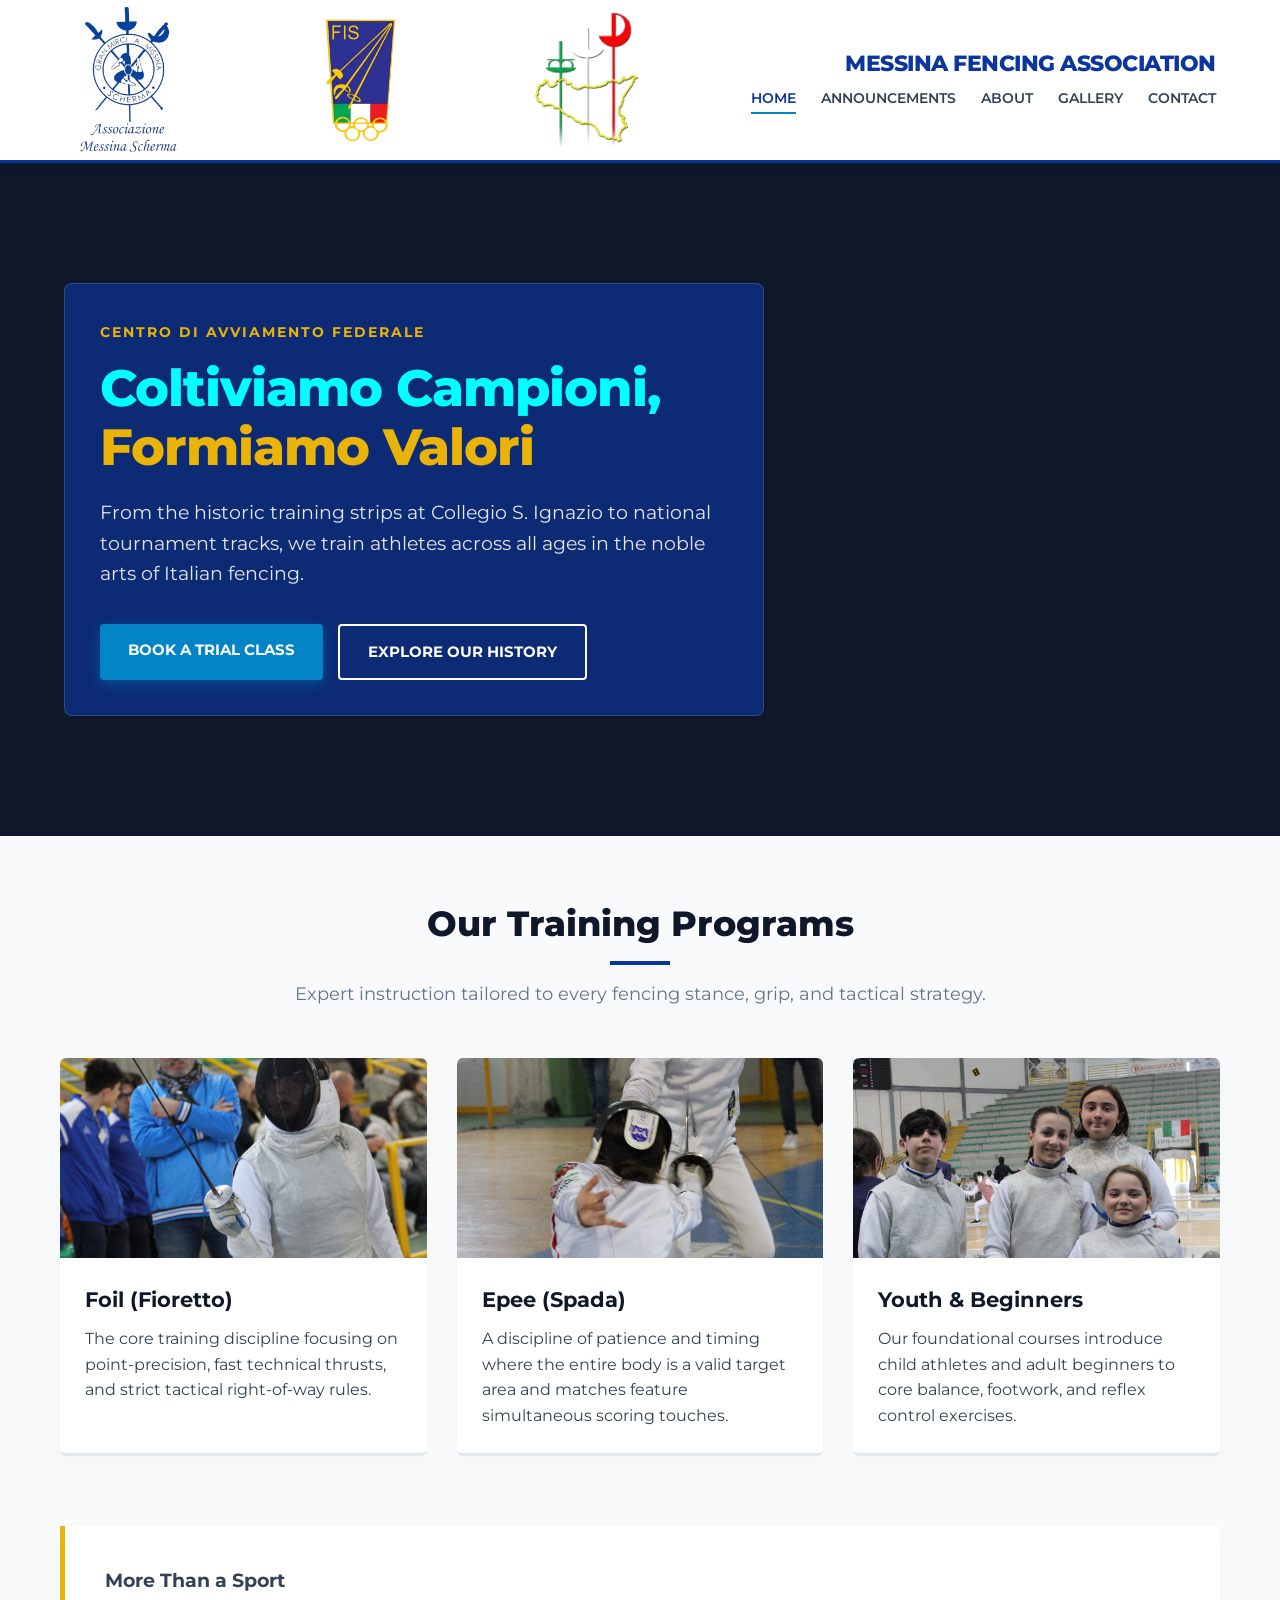
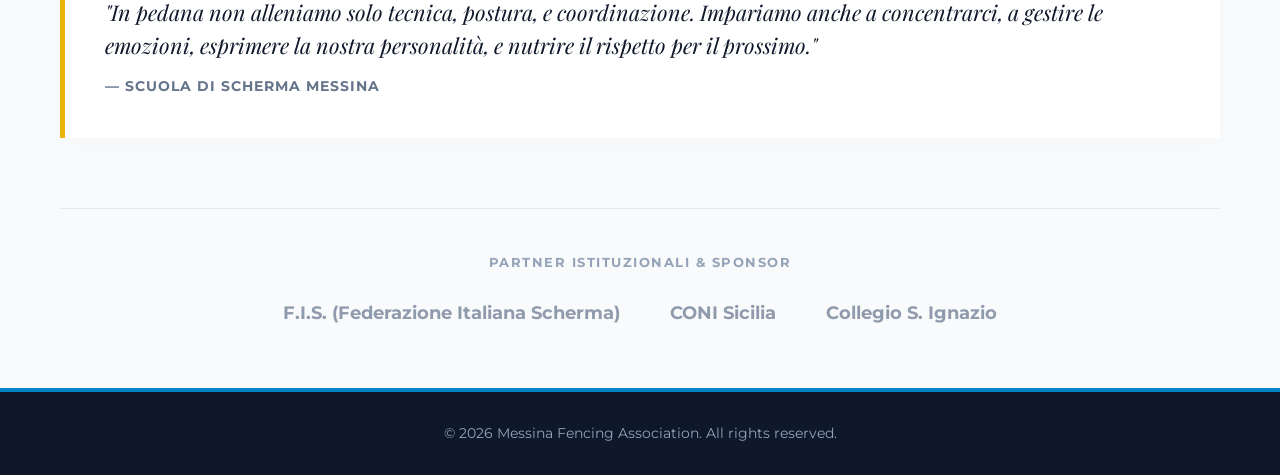
==== index.html @ eab6c380 "Initial upload of all website files and assets" ====
<!DOCTYPE html>
<html lang="en">
<head>
    <meta charset="UTF-8">
    <meta name="viewport" content="width=device-width, initial-scale=1.0">
    <title>Home | ASSOCIAZIONE MESSINA SCHERMA</title>
    <link rel="stylesheet" href="look.css">
    <link rel="preconnect" href="https://fonts.googleapis.com">
    <link rel="preconnect" href="https://fonts.gstatic.com" crossorigin>
    <link href="https://fonts.googleapis.com/css2?family=Montserrat:wght@400;600;700;800&family=Playfair+Display:ital,wght=0,600;1,400&display=swap" rel="stylesheet">
</head>
<body>

 <nav>
    <!-- Main Club Logo -->
    <a href="index.html" class="logo-link">
        <img src="logo.png" alt="Messina Fencing Association logo" class="nav-logo">
    </a>

    <!-- Individual Federation Logos -->
    <a href="https://www.federscherma.it" target="_blank" rel="noopener noreferrer" class="fed-link fis-logo" title="Federazione Italiana Scherma">
        <img src="fislogo.png" alt="F.I.S. Logo" class="fed-logo-img">
    </a>

    <a href="https://sicilia.federscherma.it/" target="_blank" rel="noopener noreferrer" class="fed-link sicilia-logo" title="FIS Comitato Regionale Sicilia">
        <img src="sicfislogo.png" alt="F.I.S. Sicilia Logo" class="fed-logo-img">
    </a>

    <!-- Title and Navigation Links -->
    <div class="nav-content">
        <div class="nav-title">Messina Fencing Association</div>
        <div class="nav-links">
            <a href="index.html" class="active">Home</a>
            <a href="announcement.html">Announcements</a>
            <a href="about.html">About</a>
            <a href="gallery.html">Gallery</a>
            <a href="contact.html">Contact</a>
        </div>
    </div>
</nav>

    <header class="hero-strip" style="background-image: url('hero.jpg'); background-size: cover; background-position: center;">
        <div class="hero-overlay"></div>
        <div class="hero-inner">
            <span class="hero-subtitle">Centro di Avviamento Federale</span>
            <h1>Coltiviamo Campioni, <br><span class="text-highlight">Formiamo Valori</span></h1>
            <p>From the historic training strips at Collegio S. Ignazio to national tournament tracks, we train athletes across all ages in the noble arts of Italian fencing.</p>
            <div class="hero-actions">
                <a href="contact.html" class="btn-primary">Book a Trial Class</a>
                <a href="about.html" class="btn-secondary">Explore Our History</a>
            </div>
        </div>
    </header>

    <main class="home-container">
        
        <section class="disciplines-showcase">
            <div class="section-heading">
                <h2>Our Training Programs</h2>
                <p class="section-sub">Expert instruction tailored to every fencing stance, grip, and tactical strategy.</p>
            </div>
            
            <div class="discipline-grid">
                <div class="discipline-card">
                    <div class="card-media-placeholder" id="media-foil" style="background-image: url('foil.JPG'); background-size: cover; background-position: center;">
                    </div>
                    <div class="card-body">
                        <h3>Foil (Fioretto)</h3>
                        <p>The core training discipline focusing on point-precision, fast technical thrusts, and strict tactical right-of-way rules.</p>
                    </div>
                </div>

                <div class="discipline-card">
                    <div class="card-media-placeholder" id="media-epee" style="background-image: url('epee.JPG'); background-size: cover; background-position: center;">
                    </div>
                    <div class="card-body">
                        <h3>Epee (Spada)</h3>
                        <p>A discipline of patience and timing where the entire body is a valid target area and matches feature simultaneous scoring touches.</p>
                    </div>
                </div>

                <div class="discipline-card">
                    <div class="card-media-placeholder" id="media-youth" style="background-image: url('youth.JPG'); background-size: cover; background-position:top center;">
                    </div>
                    <div class="card-body">
                        <h3>Youth & Beginners</h3>
                        <p>Our foundational courses introduce child athletes and adult beginners to core balance, footwork, and reflex control exercises.</p>
                    </div>
                </div>
            </div>
        </section>

        <section class="institutional-callout">
            <div class="callout-content">
                <h3>More Than a Sport</h3>
                <p>"In pedana non alleniamo solo tecnica, postura, e coordinazione. Impariamo anche a concentrarci, a gestire le emozioni, esprimere la nostra personalità, e nutrire il rispetto per il prossimo."</p>
                <span class="callout-author">— Scuola di Scherma Messina</span>
            </div>
        </section>

        <section class="sponsor-ribbon">
            <span class="sponsor-title">Partner Istituzionali & Sponsor</span>
            <div class="sponsor-logo-track">
                <div class="sponsor-placeholder">F.I.S. (Federazione Italiana Scherma)</div>
                <div class="sponsor-placeholder">CONI Sicilia</div>
                <div class="sponsor-placeholder">Collegio S. Ignazio</div>
            </div>
        </section>

    </main>

    <footer>
        <div class="footer-inner">
            <p>&copy; 2026 Messina Fencing Association. All rights reserved.</p>
        </div>
    </footer>

</body>
</html>
---- look.css ----
/* ==========================================================================
   MASTER CSS BRANDING SYSTEM (MODICA DESIGN SCHEMA)
   ========================================================================== */

:root {
    /* Color Palette */
    --primary-blue: #0B369D;     /* Deep Prestige Fencing Navy Blue */
    --accent-sky: #0284C7;       /* Bright Electric Piste Cyan Accent */
    --accent-gold: #EAB308;      /* Medal Gold Highlight Accent */
    --navy-dark: #0F172A;        /* Deep Slate Secondary Dark Text */
    --text-dark: #334155;        /* Regular Body Copy Color text */
    --bg-light: #F8FAFC;         /* Cool Institutional Light Grey Base */
    --transition-speed: 0.25s;   /* Global Interactive Interface Speed */
}

/* Global Reset Rule */
* {
    margin: 0;
    padding: 0;
    box-sizing: border-box;
}

body {
    font-family: 'Montserrat', sans-serif;
    background-color: var(--bg-light);
    color: var(--text-dark);
    line-height: 1.6;
    overflow-x: hidden;
}

/* --- Navigation Header Architecture --- */
nav {
    background-color: #FFFFFF;
    border-bottom: 3px solid var(--primary-blue);
    display: flex;
    align-items: center;
    justify-content: space-between;
    padding: 5px 5%;
    position: sticky;
    top: 0;
    z-index: 1000;
    box-shadow: 0 4px 15px rgba(0,0,0,0.05);
}

.nav-logo {
    height: 150px;          /* Increased from 65px to make it bold and visible */
    width: auto;
    object-fit: contain;
    display: block;
    align-self: center;
    transition: transform var(--transition-speed);
}

.nav-logo:hover {
    transform: scale(1.03);
}

.nav-content {
    display: flex;
    flex-direction: column;
    align-items: flex-end;
    gap: 6px;
}

.nav-title {
    font-weight: 800;
    font-size: 1.4rem;
    color: var(--primary-blue);
    letter-spacing: -0.5px;
    text-transform: uppercase;
}

.nav-links {
    display: flex;
    gap: 25px;
}

.nav-links a {
    text-decoration: none;
    color: var(--text-dark);
    font-weight: 600;
    font-size: 0.9rem;
    text-transform: uppercase;
    position: relative;
    padding-bottom: 4px;
    transition: color var(--transition-speed);
}

.nav-links a:hover, 
.nav-links a.active {
    color: var(--primary-blue);
}

.nav-links a::after {
    content: '';
    position: absolute;
    width: 0;
    height: 2px;
    bottom: 0;
    left: 0;
    background-color: var(--accent-sky);
    transition: width var(--transition-speed) ease;
}

.nav-links a:hover::after,
.nav-links a.active::after {
    width: 100%;
}

/* --- Base Styling for Federation Link Containers --- */
.fed-link {
    display: inline-block;
    vertical-align: middle;
    transition: transform var(--transition-speed);
}

.fed-logo-img {
    width: auto;
    display: block;
    object-fit: contain;
}

/* --- Individual Custom Controls for Italian Federation (F.I.S.) Logo --- */
.fis-logo {
    margin-left: 15px; /* Spacing from main logo */
    margin-right: 10px;
}

.fis-logo .fed-logo-img {
    height: 135px; /* Custom size for F.I.S. logo */
}

.fis-logo:hover {
    transform: scale(1.05);
}

/* --- Individual Custom Controls for Sicilian Federation Logo --- */
.sicilia-logo {
    margin-left: 5px;
    margin-right: 20px; /* Spacing before the title/links block */
}

.sicilia-logo .fed-logo-img {
    height: 135px; /* Custom size for Sicilia logo */
}

.sicilia-logo:hover {
    transform: scale(1.05);
}

/* --- Hero Banner Layout --- */
.hero-strip {
    background-color: var(--navy-dark);
    background-image: linear-gradient(135deg, rgba(11, 54, 157, 0.85), rgba(15, 23, 42, 0.9)), url('hero-piste.jpg');
    background-size: cover;
    background-position: center;
    padding: 120px 5%;
    position: relative;
    color: #0B369D;
    text-align: left;
}

.hero-inner {
    max-width: 700px;
    position: relative;
    z-index: 5;
    
    /* Translucent Blue Card Background */
    background-color: rgba(11, 54, 157, 0.65); /* Blue with 65% transparency */
    padding: 35px;
    border-radius: 8px;
    backdrop-filter: blur(5px); /* Optional: Soft blur effect behind the box */
    border: 1px solid rgba(255, 255, 255, 0.15); /* Subtle border outline */
}

.hero-subtitle {
    color: var(--accent-gold);
    text-transform: uppercase;
    font-weight: 700;
    font-size: 0.9rem;
    letter-spacing: 2px;
    display: inline-block;
    margin-bottom: 15px;
}

.hero-strip h1 {
    color: cyan;
    font-size: 3.2rem;
    font-weight: 800;
    line-height: 1.15;
    margin-bottom: 20px;
    letter-spacing: -1px;
}

.text-highlight {
    color: var(--accent-gold);
}

.hero-strip p {
    font-size: 1.2rem;
    color: #E2E8F0;
    margin-bottom: 35px;
    max-width: 650px;
}

/* Buttons Component */
.hero-actions {
    display: flex;
    gap: 15px;
    flex-wrap: wrap;
}

.btn-primary, .btn-secondary {
    padding: 14px 28px;
    font-weight: 700;
    font-size: 0.95rem;
    text-transform: uppercase;
    text-decoration: none;
    border-radius: 4px;
    transition: all var(--transition-speed);
}

.btn-primary {
    background-color: var(--accent-sky);
    color: #FFFFFF;
    box-shadow: 0 4px 14px rgba(2, 132, 199, 0.4);
}

.btn-primary:hover {
    background-color: var(--primary-blue);
    transform: translateY(-2px);
}

.btn-secondary {
    background-color: transparent;
    color: #FFFFFF;
    border: 2px solid #FFFFFF;
}

.btn-secondary:hover {
    background-color: #FFFFFF;
    color: var(--navy-dark);
    transform: translateY(-2px);
}

/* --- Main Layout Grid Frameworks --- */
.home-container, .page-container {
    max-width: 1200px;
    margin: 60px auto;
    padding: 0 20px;
}

/* Sections Shared Heading Patterns */
.section-heading, .page-header {
    text-align: center;
    margin-bottom: 50px;
}

.section-heading h2, .page-header h1 {
    font-size: 2.2rem;
    color: var(--navy-dark);
    font-weight: 800;
    position: relative;
    display: inline-block;
    padding-bottom: 12px;
}

.section-heading h2::after, .page-header h1::after {
    content: '';
    position: absolute;
    width: 60px;
    height: 4px;
    background-color: var(--primary-blue);
    bottom: 0;
    left: 50%;
    transform: translateX(-50%);
}

.section-sub, .lead-text {
    font-size: 1.1rem;
    color: #64748B;
    margin-top: 15px;
}

/* Three Columns Discipline Cards */
.discipline-grid {
    display: grid;
    grid-template-columns: repeat(auto-fit, minmax(320px, 1fr));
    gap: 30px;
    margin-top: 20px;
}

.discipline-card {
    background-color: #FFFFFF;
    border-radius: 6px;
    overflow: hidden;
    box-shadow: 0 4px 20px rgba(0,0,0,0.03);
    border-bottom: 3px solid #E2E8F0;
    transition: border-color var(--transition-speed), transform var(--transition-speed);
}

.discipline-card:hover {
    border-color: var(--primary-blue);
    transform: translateY(-5px);
}

.card-media-placeholder {
    width: 100%;
    height: 200px;
    background-color: #CBD5E1;
    display: flex;
    align-items: center;
    justify-content: center;
    color: #475569;
    font-weight: 600;
    font-size: 0.9rem;
    background-size: cover;
    background-position: center;
}

.card-body {
    padding: 25px;
}

.card-body h3 {
    font-size: 1.3rem;
    color: var(--navy-dark);
    margin-bottom: 10px;
}

/* Institutional Callout Box */
.institutional-callout {
    background-color: #FFFFFF;
    border-left: 5px solid var(--accent-gold);
    padding: 40px;
    margin: 70px 0;
    box-shadow: 0 4px 20px rgba(0,0,0,0.02);
}

.callout-content p {
    font-family: 'Playfair Display', serif;
    font-style: italic;
    font-size: 1.35rem;
    color: var(--navy-dark);
    line-height: 1.5;
}

.callout-author {
    display: block;
    margin-top: 15px;
    font-weight: 700;
    text-transform: uppercase;
    font-size: 0.85rem;
    color: #64748B;
    letter-spacing: 1px;
}

/* Sponsors Row */
.sponsor-ribbon {
    border-top: 1px solid #E2E8F0;
    padding-top: 40px;
    text-align: center;
}

.sponsor-title {
    font-size: 0.8rem;
    text-transform: uppercase;
    font-weight: 700;
    color: #94A3B8;
    letter-spacing: 1.5px;
}

.sponsor-logo-track {
    display: flex;
    justify-content: center;
    gap: 50px;
    align-items: center;
    margin-top: 25px;
    flex-wrap: wrap;
}

.sponsor-placeholder {
    color: #64748B;
    font-weight: 700;
    font-size: 1.1rem;
    opacity: 0.7;
}

/* --- Layout Footer Block --- */
footer {
    background-color: var(--navy-dark);
    color: #94A3B8;
    padding: 30px 0;
    text-align: center;
    font-size: 0.9rem;
    border-top: 4px solid var(--accent-sky);
}

/* Responsive Adjustments */
@media(max-width: 768px) {
    nav { flex-direction: column; gap: 15px; text-align: center; }
    .nav-content { align-items: center; }
    .hero-strip h1 { font-size: 2.2rem; }
    .fis-logo, .sicilia-logo { margin: 0 5px; }
}

/* --- News Badges & Media Links --- */
.badge { font-size: 0.7rem; font-weight: 700; text-transform: uppercase; padding: 3px 8px; border-radius: 3px; display: inline-block; margin-bottom: 8px; }
.tag-institutional { background-color: #EFF6FF; color: var(--primary-blue); }
.tag-tournament { background-color: #FEF3C7; color: #B45309; }
.tag-schedule { background-color: #F0FDF4; color: #15803D; }
.tag-federal { background-color: #F5F3FF; color: #6D28D9; }

/* Image Links for the Announcement Grid */
#media-news-1 { background-image: url('image_3be119.jpg'); }
#media-news-2 { background-image: url('image_465906.jpg'); }
#media-news-3 { background-image: url('hero-piste.jpg'); }

/* --- Staff Photo Placeholders --- */
#staff-master { background-image: url('hero-piste.jpg'); }      /* Swap with an actual coach photo later if you want */
#staff-instructor { background-image: url('image_3be119.jpg'); }  /* Reuse existing placeholder image */
#staff-prep { background-image: url('image_465906.jpg'); }        /* Reuse existing placeholder image */
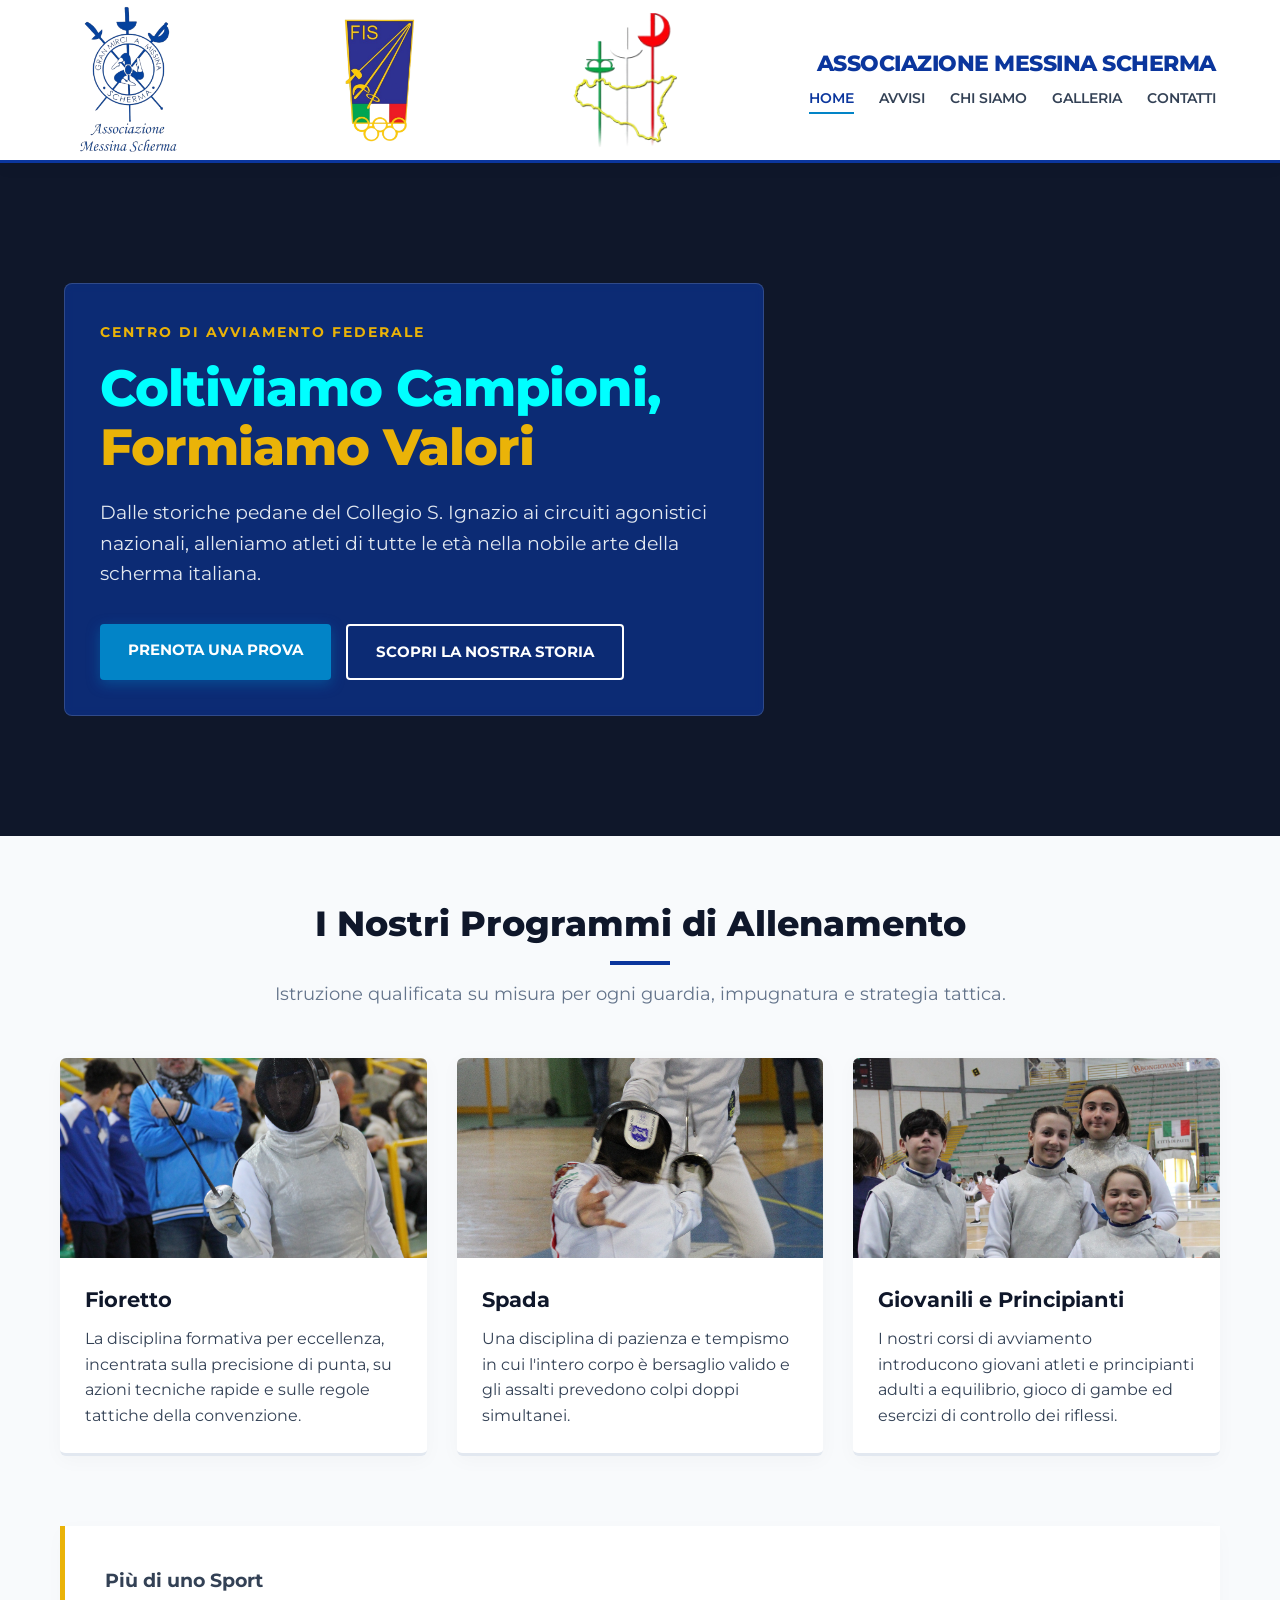
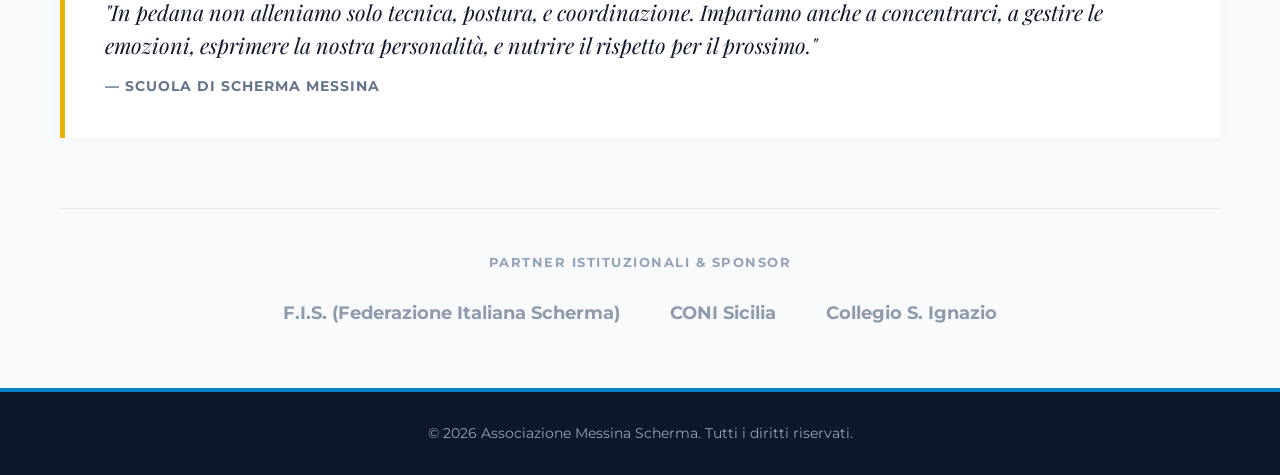
==== commit 4052f905: "Add files via upload" ====
--- a/index.html
+++ b/index.html
@@ -1,119 +1,119 @@
-<!DOCTYPE html>
-<html lang="en">
-<head>
-    <meta charset="UTF-8">
-    <meta name="viewport" content="width=device-width, initial-scale=1.0">
-    <title>Home | ASSOCIAZIONE MESSINA SCHERMA</title>
-    <link rel="stylesheet" href="look.css">
-    <link rel="preconnect" href="https://fonts.googleapis.com">
-    <link rel="preconnect" href="https://fonts.gstatic.com" crossorigin>
-    <link href="https://fonts.googleapis.com/css2?family=Montserrat:wght@400;600;700;800&family=Playfair+Display:ital,wght=0,600;1,400&display=swap" rel="stylesheet">
-</head>
-<body>
-
- <nav>
-    <!-- Main Club Logo -->
-    <a href="index.html" class="logo-link">
-        <img src="logo.png" alt="Messina Fencing Association logo" class="nav-logo">
-    </a>
-
-    <!-- Individual Federation Logos -->
-    <a href="https://www.federscherma.it" target="_blank" rel="noopener noreferrer" class="fed-link fis-logo" title="Federazione Italiana Scherma">
-        <img src="fislogo.png" alt="F.I.S. Logo" class="fed-logo-img">
-    </a>
-
-    <a href="https://sicilia.federscherma.it/" target="_blank" rel="noopener noreferrer" class="fed-link sicilia-logo" title="FIS Comitato Regionale Sicilia">
-        <img src="sicfislogo.png" alt="F.I.S. Sicilia Logo" class="fed-logo-img">
-    </a>
-
-    <!-- Title and Navigation Links -->
-    <div class="nav-content">
-        <div class="nav-title">Messina Fencing Association</div>
-        <div class="nav-links">
-            <a href="index.html" class="active">Home</a>
-            <a href="announcement.html">Announcements</a>
-            <a href="about.html">About</a>
-            <a href="gallery.html">Gallery</a>
-            <a href="contact.html">Contact</a>
-        </div>
-    </div>
-</nav>
-
-    <header class="hero-strip" style="background-image: url('hero.jpg'); background-size: cover; background-position: center;">
-        <div class="hero-overlay"></div>
-        <div class="hero-inner">
-            <span class="hero-subtitle">Centro di Avviamento Federale</span>
-            <h1>Coltiviamo Campioni, <br><span class="text-highlight">Formiamo Valori</span></h1>
-            <p>From the historic training strips at Collegio S. Ignazio to national tournament tracks, we train athletes across all ages in the noble arts of Italian fencing.</p>
-            <div class="hero-actions">
-                <a href="contact.html" class="btn-primary">Book a Trial Class</a>
-                <a href="about.html" class="btn-secondary">Explore Our History</a>
-            </div>
-        </div>
-    </header>
-
-    <main class="home-container">
-        
-        <section class="disciplines-showcase">
-            <div class="section-heading">
-                <h2>Our Training Programs</h2>
-                <p class="section-sub">Expert instruction tailored to every fencing stance, grip, and tactical strategy.</p>
-            </div>
-            
-            <div class="discipline-grid">
-                <div class="discipline-card">
-                    <div class="card-media-placeholder" id="media-foil" style="background-image: url('foil.JPG'); background-size: cover; background-position: center;">
-                    </div>
-                    <div class="card-body">
-                        <h3>Foil (Fioretto)</h3>
-                        <p>The core training discipline focusing on point-precision, fast technical thrusts, and strict tactical right-of-way rules.</p>
-                    </div>
-                </div>
-
-                <div class="discipline-card">
-                    <div class="card-media-placeholder" id="media-epee" style="background-image: url('epee.JPG'); background-size: cover; background-position: center;">
-                    </div>
-                    <div class="card-body">
-                        <h3>Epee (Spada)</h3>
-                        <p>A discipline of patience and timing where the entire body is a valid target area and matches feature simultaneous scoring touches.</p>
-                    </div>
-                </div>
-
-                <div class="discipline-card">
-                    <div class="card-media-placeholder" id="media-youth" style="background-image: url('youth.JPG'); background-size: cover; background-position:top center;">
-                    </div>
-                    <div class="card-body">
-                        <h3>Youth & Beginners</h3>
-                        <p>Our foundational courses introduce child athletes and adult beginners to core balance, footwork, and reflex control exercises.</p>
-                    </div>
-                </div>
-            </div>
-        </section>
-
-        <section class="institutional-callout">
-            <div class="callout-content">
-                <h3>More Than a Sport</h3>
-                <p>"In pedana non alleniamo solo tecnica, postura, e coordinazione. Impariamo anche a concentrarci, a gestire le emozioni, esprimere la nostra personalità, e nutrire il rispetto per il prossimo."</p>
-                <span class="callout-author">— Scuola di Scherma Messina</span>
-            </div>
-        </section>
-
-        <section class="sponsor-ribbon">
-            <span class="sponsor-title">Partner Istituzionali & Sponsor</span>
-            <div class="sponsor-logo-track">
-                <div class="sponsor-placeholder">F.I.S. (Federazione Italiana Scherma)</div>
-                <div class="sponsor-placeholder">CONI Sicilia</div>
-                <div class="sponsor-placeholder">Collegio S. Ignazio</div>
-            </div>
-        </section>
-
-    </main>
-
-    <footer>
-        <div class="footer-inner">
-            <p>&copy; 2026 Messina Fencing Association. All rights reserved.</p>
-        </div>
-    </footer>
-
-</body>
+<!DOCTYPE html>
+<html lang="en">
+<head>
+    <meta charset="UTF-8">
+    <meta name="viewport" content="width=device-width, initial-scale=1.0">
+    <title>Home | ASSOCIAZIONE MESSINA SCHERMA</title>
+    <link rel="stylesheet" href="look.css">
+    <link rel="preconnect" href="https://fonts.googleapis.com">
+    <link rel="preconnect" href="https://fonts.gstatic.com" crossorigin>
+    <link href="https://fonts.googleapis.com/css2?family=Montserrat:wght@400;600;700;800&family=Playfair+Display:ital,wght@0,600;1,400&display=swap" rel="stylesheet">
+</head>
+<body>
+
+ <nav>
+    <!-- Main Club Logo -->
+    <a href="index.html" class="logo-link">
+        <img src="logo.png" alt="Logo Associazione Messina Scherma" class="nav-logo">
+    </a>
+
+    <!-- Individual Federation Logos -->
+    <a href="https://www.federscherma.it" target="_blank" rel="noopener noreferrer" class="fed-link fis-logo" title="Federazione Italiana Scherma">
+        <img src="fislogo.png" alt="Logo F.I.S." class="fed-logo-img">
+    </a>
+
+    <a href="https://sicilia.federscherma.it/" target="_blank" rel="noopener noreferrer" class="fed-link sicilia-logo" title="FIS Comitato Regionale Sicilia">
+        <img src="sicfislogo.png" alt="Logo F.I.S. Sicilia" class="fed-logo-img">
+    </a>
+
+    <!-- Title and Navigation Links -->
+    <div class="nav-content">
+        <div class="nav-title">Associazione Messina Scherma</div>
+        <div class="nav-links">
+            <a href="index.html" class="active">Home</a>
+            <a href="announcement.html">Avvisi</a>
+            <a href="about.html">Chi Siamo</a>
+            <a href="gallery.html">Galleria</a>
+            <a href="contact.html">Contatti</a>
+        </div>
+    </div>
+</nav>
+
+    <header class="hero-strip" style="background-image: url('hero.jpg'); background-size: cover; background-position: center;">
+        <div class="hero-overlay"></div>
+        <div class="hero-inner">
+            <span class="hero-subtitle">Centro di Avviamento Federale</span>
+            <h1>Coltiviamo Campioni, <br><span class="text-highlight">Formiamo Valori</span></h1>
+            <p>Dalle storiche pedane del Collegio S. Ignazio ai circuiti agonistici nazionali, alleniamo atleti di tutte le età nella nobile arte della scherma italiana.</p>
+            <div class="hero-actions">
+                <a href="contact.html" class="btn-primary">Prenota una Prova</a>
+                <a href="about.html" class="btn-secondary">Scopri la Nostra Storia</a>
+            </div>
+        </div>
+    </header>
+
+    <main class="home-container">
+        
+        <section class="disciplines-showcase">
+            <div class="section-heading">
+                <h2>I Nostri Programmi di Allenamento</h2>
+                <p class="section-sub">Istruzione qualificata su misura per ogni guardia, impugnatura e strategia tattica.</p>
+            </div>
+            
+            <div class="discipline-grid">
+                <div class="discipline-card">
+                    <div class="card-media-placeholder" id="media-foil" style="background-image: url('foil.JPG'); background-size: cover; background-position: center;">
+                    </div>
+                    <div class="card-body">
+                        <h3>Fioretto</h3>
+                        <p>La disciplina formativa per eccellenza, incentrata sulla precisione di punta, su azioni tecniche rapide e sulle regole tattiche della convenzione.</p>
+                    </div>
+                </div>
+
+                <div class="discipline-card">
+                    <div class="card-media-placeholder" id="media-epee" style="background-image: url('epee.JPG'); background-size: cover; background-position: center;">
+                    </div>
+                    <div class="card-body">
+                        <h3>Spada</h3>
+                        <p>Una disciplina di pazienza e tempismo in cui l'intero corpo è bersaglio valido e gli assalti prevedono colpi doppi simultanei.</p>
+                    </div>
+                </div>
+
+                <div class="discipline-card">
+                    <div class="card-media-placeholder" id="media-youth" style="background-image: url('youth.JPG'); background-size: cover; background-position:top center;">
+                    </div>
+                    <div class="card-body">
+                        <h3>Giovanili e Principianti</h3>
+                        <p>I nostri corsi di avviamento introducono giovani atleti e principianti adulti a equilibrio, gioco di gambe ed esercizi di controllo dei riflessi.</p>
+                    </div>
+                </div>
+            </div>
+        </section>
+
+        <section class="institutional-callout">
+            <div class="callout-content">
+                <h3>Più di uno Sport</h3>
+                <p>"In pedana non alleniamo solo tecnica, postura, e coordinazione. Impariamo anche a concentrarci, a gestire le emozioni, esprimere la nostra personalità, e nutrire il rispetto per il prossimo."</p>
+                <span class="callout-author">— Scuola di Scherma Messina</span>
+            </div>
+        </section>
+
+        <section class="sponsor-ribbon">
+            <span class="sponsor-title">Partner Istituzionali & Sponsor</span>
+            <div class="sponsor-logo-track">
+                <div class="sponsor-placeholder">F.I.S. (Federazione Italiana Scherma)</div>
+                <div class="sponsor-placeholder">CONI Sicilia</div>
+                <div class="sponsor-placeholder">Collegio S. Ignazio</div>
+            </div>
+        </section>
+
+    </main>
+
+    <footer>
+        <div class="footer-inner">
+            <p>&copy; 2026 Associazione Messina Scherma. Tutti i diritti riservati.</p>
+        </div>
+    </footer>
+
+</body>
 </html>
--- a/look.css
+++ b/look.css
@@ -1,422 +1,422 @@
-/* ==========================================================================
-   MASTER CSS BRANDING SYSTEM (MODICA DESIGN SCHEMA)
-   ========================================================================== */
-
-:root {
-    /* Color Palette */
-    --primary-blue: #0B369D;     /* Deep Prestige Fencing Navy Blue */
-    --accent-sky: #0284C7;       /* Bright Electric Piste Cyan Accent */
-    --accent-gold: #EAB308;      /* Medal Gold Highlight Accent */
-    --navy-dark: #0F172A;        /* Deep Slate Secondary Dark Text */
-    --text-dark: #334155;        /* Regular Body Copy Color text */
-    --bg-light: #F8FAFC;         /* Cool Institutional Light Grey Base */
-    --transition-speed: 0.25s;   /* Global Interactive Interface Speed */
-}
-
-/* Global Reset Rule */
-* {
-    margin: 0;
-    padding: 0;
-    box-sizing: border-box;
-}
-
-body {
-    font-family: 'Montserrat', sans-serif;
-    background-color: var(--bg-light);
-    color: var(--text-dark);
-    line-height: 1.6;
-    overflow-x: hidden;
-}
-
-/* --- Navigation Header Architecture --- */
-nav {
-    background-color: #FFFFFF;
-    border-bottom: 3px solid var(--primary-blue);
-    display: flex;
-    align-items: center;
-    justify-content: space-between;
-    padding: 5px 5%;
-    position: sticky;
-    top: 0;
-    z-index: 1000;
-    box-shadow: 0 4px 15px rgba(0,0,0,0.05);
-}
-
-.nav-logo {
-    height: 150px;          /* Increased from 65px to make it bold and visible */
-    width: auto;
-    object-fit: contain;
-    display: block;
-    align-self: center;
-    transition: transform var(--transition-speed);
-}
-
-.nav-logo:hover {
-    transform: scale(1.03);
-}
-
-.nav-content {
-    display: flex;
-    flex-direction: column;
-    align-items: flex-end;
-    gap: 6px;
-}
-
-.nav-title {
-    font-weight: 800;
-    font-size: 1.4rem;
-    color: var(--primary-blue);
-    letter-spacing: -0.5px;
-    text-transform: uppercase;
-}
-
-.nav-links {
-    display: flex;
-    gap: 25px;
-}
-
-.nav-links a {
-    text-decoration: none;
-    color: var(--text-dark);
-    font-weight: 600;
-    font-size: 0.9rem;
-    text-transform: uppercase;
-    position: relative;
-    padding-bottom: 4px;
-    transition: color var(--transition-speed);
-}
-
-.nav-links a:hover, 
-.nav-links a.active {
-    color: var(--primary-blue);
-}
-
-.nav-links a::after {
-    content: '';
-    position: absolute;
-    width: 0;
-    height: 2px;
-    bottom: 0;
-    left: 0;
-    background-color: var(--accent-sky);
-    transition: width var(--transition-speed) ease;
-}
-
-.nav-links a:hover::after,
-.nav-links a.active::after {
-    width: 100%;
-}
-
-/* --- Base Styling for Federation Link Containers --- */
-.fed-link {
-    display: inline-block;
-    vertical-align: middle;
-    transition: transform var(--transition-speed);
-}
-
-.fed-logo-img {
-    width: auto;
-    display: block;
-    object-fit: contain;
-}
-
-/* --- Individual Custom Controls for Italian Federation (F.I.S.) Logo --- */
-.fis-logo {
-    margin-left: 15px; /* Spacing from main logo */
-    margin-right: 10px;
-}
-
-.fis-logo .fed-logo-img {
-    height: 135px; /* Custom size for F.I.S. logo */
-}
-
-.fis-logo:hover {
-    transform: scale(1.05);
-}
-
-/* --- Individual Custom Controls for Sicilian Federation Logo --- */
-.sicilia-logo {
-    margin-left: 5px;
-    margin-right: 20px; /* Spacing before the title/links block */
-}
-
-.sicilia-logo .fed-logo-img {
-    height: 135px; /* Custom size for Sicilia logo */
-}
-
-.sicilia-logo:hover {
-    transform: scale(1.05);
-}
-
-/* --- Hero Banner Layout --- */
-.hero-strip {
-    background-color: var(--navy-dark);
-    background-image: linear-gradient(135deg, rgba(11, 54, 157, 0.85), rgba(15, 23, 42, 0.9)), url('hero-piste.jpg');
-    background-size: cover;
-    background-position: center;
-    padding: 120px 5%;
-    position: relative;
-    color: #0B369D;
-    text-align: left;
-}
-
-.hero-inner {
-    max-width: 700px;
-    position: relative;
-    z-index: 5;
-    
-    /* Translucent Blue Card Background */
-    background-color: rgba(11, 54, 157, 0.65); /* Blue with 65% transparency */
-    padding: 35px;
-    border-radius: 8px;
-    backdrop-filter: blur(5px); /* Optional: Soft blur effect behind the box */
-    border: 1px solid rgba(255, 255, 255, 0.15); /* Subtle border outline */
-}
-
-.hero-subtitle {
-    color: var(--accent-gold);
-    text-transform: uppercase;
-    font-weight: 700;
-    font-size: 0.9rem;
-    letter-spacing: 2px;
-    display: inline-block;
-    margin-bottom: 15px;
-}
-
-.hero-strip h1 {
-    color: cyan;
-    font-size: 3.2rem;
-    font-weight: 800;
-    line-height: 1.15;
-    margin-bottom: 20px;
-    letter-spacing: -1px;
-}
-
-.text-highlight {
-    color: var(--accent-gold);
-}
-
-.hero-strip p {
-    font-size: 1.2rem;
-    color: #E2E8F0;
-    margin-bottom: 35px;
-    max-width: 650px;
-}
-
-/* Buttons Component */
-.hero-actions {
-    display: flex;
-    gap: 15px;
-    flex-wrap: wrap;
-}
-
-.btn-primary, .btn-secondary {
-    padding: 14px 28px;
-    font-weight: 700;
-    font-size: 0.95rem;
-    text-transform: uppercase;
-    text-decoration: none;
-    border-radius: 4px;
-    transition: all var(--transition-speed);
-}
-
-.btn-primary {
-    background-color: var(--accent-sky);
-    color: #FFFFFF;
-    box-shadow: 0 4px 14px rgba(2, 132, 199, 0.4);
-}
-
-.btn-primary:hover {
-    background-color: var(--primary-blue);
-    transform: translateY(-2px);
-}
-
-.btn-secondary {
-    background-color: transparent;
-    color: #FFFFFF;
-    border: 2px solid #FFFFFF;
-}
-
-.btn-secondary:hover {
-    background-color: #FFFFFF;
-    color: var(--navy-dark);
-    transform: translateY(-2px);
-}
-
-/* --- Main Layout Grid Frameworks --- */
-.home-container, .page-container {
-    max-width: 1200px;
-    margin: 60px auto;
-    padding: 0 20px;
-}
-
-/* Sections Shared Heading Patterns */
-.section-heading, .page-header {
-    text-align: center;
-    margin-bottom: 50px;
-}
-
-.section-heading h2, .page-header h1 {
-    font-size: 2.2rem;
-    color: var(--navy-dark);
-    font-weight: 800;
-    position: relative;
-    display: inline-block;
-    padding-bottom: 12px;
-}
-
-.section-heading h2::after, .page-header h1::after {
-    content: '';
-    position: absolute;
-    width: 60px;
-    height: 4px;
-    background-color: var(--primary-blue);
-    bottom: 0;
-    left: 50%;
-    transform: translateX(-50%);
-}
-
-.section-sub, .lead-text {
-    font-size: 1.1rem;
-    color: #64748B;
-    margin-top: 15px;
-}
-
-/* Three Columns Discipline Cards */
-.discipline-grid {
-    display: grid;
-    grid-template-columns: repeat(auto-fit, minmax(320px, 1fr));
-    gap: 30px;
-    margin-top: 20px;
-}
-
-.discipline-card {
-    background-color: #FFFFFF;
-    border-radius: 6px;
-    overflow: hidden;
-    box-shadow: 0 4px 20px rgba(0,0,0,0.03);
-    border-bottom: 3px solid #E2E8F0;
-    transition: border-color var(--transition-speed), transform var(--transition-speed);
-}
-
-.discipline-card:hover {
-    border-color: var(--primary-blue);
-    transform: translateY(-5px);
-}
-
-.card-media-placeholder {
-    width: 100%;
-    height: 200px;
-    background-color: #CBD5E1;
-    display: flex;
-    align-items: center;
-    justify-content: center;
-    color: #475569;
-    font-weight: 600;
-    font-size: 0.9rem;
-    background-size: cover;
-    background-position: center;
-}
-
-.card-body {
-    padding: 25px;
-}
-
-.card-body h3 {
-    font-size: 1.3rem;
-    color: var(--navy-dark);
-    margin-bottom: 10px;
-}
-
-/* Institutional Callout Box */
-.institutional-callout {
-    background-color: #FFFFFF;
-    border-left: 5px solid var(--accent-gold);
-    padding: 40px;
-    margin: 70px 0;
-    box-shadow: 0 4px 20px rgba(0,0,0,0.02);
-}
-
-.callout-content p {
-    font-family: 'Playfair Display', serif;
-    font-style: italic;
-    font-size: 1.35rem;
-    color: var(--navy-dark);
-    line-height: 1.5;
-}
-
-.callout-author {
-    display: block;
-    margin-top: 15px;
-    font-weight: 700;
-    text-transform: uppercase;
-    font-size: 0.85rem;
-    color: #64748B;
-    letter-spacing: 1px;
-}
-
-/* Sponsors Row */
-.sponsor-ribbon {
-    border-top: 1px solid #E2E8F0;
-    padding-top: 40px;
-    text-align: center;
-}
-
-.sponsor-title {
-    font-size: 0.8rem;
-    text-transform: uppercase;
-    font-weight: 700;
-    color: #94A3B8;
-    letter-spacing: 1.5px;
-}
-
-.sponsor-logo-track {
-    display: flex;
-    justify-content: center;
-    gap: 50px;
-    align-items: center;
-    margin-top: 25px;
-    flex-wrap: wrap;
-}
-
-.sponsor-placeholder {
-    color: #64748B;
-    font-weight: 700;
-    font-size: 1.1rem;
-    opacity: 0.7;
-}
-
-/* --- Layout Footer Block --- */
-footer {
-    background-color: var(--navy-dark);
-    color: #94A3B8;
-    padding: 30px 0;
-    text-align: center;
-    font-size: 0.9rem;
-    border-top: 4px solid var(--accent-sky);
-}
-
-/* Responsive Adjustments */
-@media(max-width: 768px) {
-    nav { flex-direction: column; gap: 15px; text-align: center; }
-    .nav-content { align-items: center; }
-    .hero-strip h1 { font-size: 2.2rem; }
-    .fis-logo, .sicilia-logo { margin: 0 5px; }
-}
-
-/* --- News Badges & Media Links --- */
-.badge { font-size: 0.7rem; font-weight: 700; text-transform: uppercase; padding: 3px 8px; border-radius: 3px; display: inline-block; margin-bottom: 8px; }
-.tag-institutional { background-color: #EFF6FF; color: var(--primary-blue); }
-.tag-tournament { background-color: #FEF3C7; color: #B45309; }
-.tag-schedule { background-color: #F0FDF4; color: #15803D; }
-.tag-federal { background-color: #F5F3FF; color: #6D28D9; }
-
-/* Image Links for the Announcement Grid */
-#media-news-1 { background-image: url('image_3be119.jpg'); }
-#media-news-2 { background-image: url('image_465906.jpg'); }
-#media-news-3 { background-image: url('hero-piste.jpg'); }
-
-/* --- Staff Photo Placeholders --- */
-#staff-master { background-image: url('hero-piste.jpg'); }      /* Swap with an actual coach photo later if you want */
-#staff-instructor { background-image: url('image_3be119.jpg'); }  /* Reuse existing placeholder image */
+/* ==========================================================================
+   MASTER CSS BRANDING SYSTEM (MODICA DESIGN SCHEMA)
+   ========================================================================== */
+
+:root {
+    /* Color Palette */
+    --primary-blue: #0B369D;     /* Deep Prestige Fencing Navy Blue */
+    --accent-sky: #0284C7;       /* Bright Electric Piste Cyan Accent */
+    --accent-gold: #EAB308;      /* Medal Gold Highlight Accent */
+    --navy-dark: #0F172A;        /* Deep Slate Secondary Dark Text */
+    --text-dark: #334155;        /* Regular Body Copy Color text */
+    --bg-light: #F8FAFC;         /* Cool Institutional Light Grey Base */
+    --transition-speed: 0.25s;   /* Global Interactive Interface Speed */
+}
+
+/* Global Reset Rule */
+* {
+    margin: 0;
+    padding: 0;
+    box-sizing: border-box;
+}
+
+body {
+    font-family: 'Montserrat', sans-serif;
+    background-color: var(--bg-light);
+    color: var(--text-dark);
+    line-height: 1.6;
+    overflow-x: hidden;
+}
+
+/* --- Navigation Header Architecture --- */
+nav {
+    background-color: #FFFFFF;
+    border-bottom: 3px solid var(--primary-blue);
+    display: flex;
+    align-items: center;
+    justify-content: space-between;
+    padding: 5px 5%;
+    position: sticky;
+    top: 0;
+    z-index: 1000;
+    box-shadow: 0 4px 15px rgba(0,0,0,0.05);
+}
+
+.nav-logo {
+    height: 150px;          /* Increased from 65px to make it bold and visible */
+    width: auto;
+    object-fit: contain;
+    display: block;
+    align-self: center;
+    transition: transform var(--transition-speed);
+}
+
+.nav-logo:hover {
+    transform: scale(1.03);
+}
+
+.nav-content {
+    display: flex;
+    flex-direction: column;
+    align-items: flex-end;
+    gap: 6px;
+}
+
+.nav-title {
+    font-weight: 800;
+    font-size: 1.4rem;
+    color: var(--primary-blue);
+    letter-spacing: -0.5px;
+    text-transform: uppercase;
+}
+
+.nav-links {
+    display: flex;
+    gap: 25px;
+}
+
+.nav-links a {
+    text-decoration: none;
+    color: var(--text-dark);
+    font-weight: 600;
+    font-size: 0.9rem;
+    text-transform: uppercase;
+    position: relative;
+    padding-bottom: 4px;
+    transition: color var(--transition-speed);
+}
+
+.nav-links a:hover, 
+.nav-links a.active {
+    color: var(--primary-blue);
+}
+
+.nav-links a::after {
+    content: '';
+    position: absolute;
+    width: 0;
+    height: 2px;
+    bottom: 0;
+    left: 0;
+    background-color: var(--accent-sky);
+    transition: width var(--transition-speed) ease;
+}
+
+.nav-links a:hover::after,
+.nav-links a.active::after {
+    width: 100%;
+}
+
+/* --- Base Styling for Federation Link Containers --- */
+.fed-link {
+    display: inline-block;
+    vertical-align: middle;
+    transition: transform var(--transition-speed);
+}
+
+.fed-logo-img {
+    width: auto;
+    display: block;
+    object-fit: contain;
+}
+
+/* --- Individual Custom Controls for Italian Federation (F.I.S.) Logo --- */
+.fis-logo {
+    margin-left: 15px; /* Spacing from main logo */
+    margin-right: 10px;
+}
+
+.fis-logo .fed-logo-img {
+    height: 135px; /* Custom size for F.I.S. logo */
+}
+
+.fis-logo:hover {
+    transform: scale(1.05);
+}
+
+/* --- Individual Custom Controls for Sicilian Federation Logo --- */
+.sicilia-logo {
+    margin-left: 5px;
+    margin-right: 20px; /* Spacing before the title/links block */
+}
+
+.sicilia-logo .fed-logo-img {
+    height: 135px; /* Custom size for Sicilia logo */
+}
+
+.sicilia-logo:hover {
+    transform: scale(1.05);
+}
+
+/* --- Hero Banner Layout --- */
+.hero-strip {
+    background-color: var(--navy-dark);
+    background-image: linear-gradient(135deg, rgba(11, 54, 157, 0.85), rgba(15, 23, 42, 0.9)), url('hero-piste.jpg');
+    background-size: cover;
+    background-position: center;
+    padding: 120px 5%;
+    position: relative;
+    color: #0B369D;
+    text-align: left;
+}
+
+.hero-inner {
+    max-width: 700px;
+    position: relative;
+    z-index: 5;
+    
+    /* Translucent Blue Card Background */
+    background-color: rgba(11, 54, 157, 0.65); /* Blue with 65% transparency */
+    padding: 35px;
+    border-radius: 8px;
+    backdrop-filter: blur(5px); /* Optional: Soft blur effect behind the box */
+    border: 1px solid rgba(255, 255, 255, 0.15); /* Subtle border outline */
+}
+
+.hero-subtitle {
+    color: var(--accent-gold);
+    text-transform: uppercase;
+    font-weight: 700;
+    font-size: 0.9rem;
+    letter-spacing: 2px;
+    display: inline-block;
+    margin-bottom: 15px;
+}
+
+.hero-strip h1 {
+    color: cyan;
+    font-size: 3.2rem;
+    font-weight: 800;
+    line-height: 1.15;
+    margin-bottom: 20px;
+    letter-spacing: -1px;
+}
+
+.text-highlight {
+    color: var(--accent-gold);
+}
+
+.hero-strip p {
+    font-size: 1.2rem;
+    color: #E2E8F0;
+    margin-bottom: 35px;
+    max-width: 650px;
+}
+
+/* Buttons Component */
+.hero-actions {
+    display: flex;
+    gap: 15px;
+    flex-wrap: wrap;
+}
+
+.btn-primary, .btn-secondary {
+    padding: 14px 28px;
+    font-weight: 700;
+    font-size: 0.95rem;
+    text-transform: uppercase;
+    text-decoration: none;
+    border-radius: 4px;
+    transition: all var(--transition-speed);
+}
+
+.btn-primary {
+    background-color: var(--accent-sky);
+    color: #FFFFFF;
+    box-shadow: 0 4px 14px rgba(2, 132, 199, 0.4);
+}
+
+.btn-primary:hover {
+    background-color: var(--primary-blue);
+    transform: translateY(-2px);
+}
+
+.btn-secondary {
+    background-color: transparent;
+    color: #FFFFFF;
+    border: 2px solid #FFFFFF;
+}
+
+.btn-secondary:hover {
+    background-color: #FFFFFF;
+    color: var(--navy-dark);
+    transform: translateY(-2px);
+}
+
+/* --- Main Layout Grid Frameworks --- */
+.home-container, .page-container {
+    max-width: 1200px;
+    margin: 60px auto;
+    padding: 0 20px;
+}
+
+/* Sections Shared Heading Patterns */
+.section-heading, .page-header {
+    text-align: center;
+    margin-bottom: 50px;
+}
+
+.section-heading h2, .page-header h1 {
+    font-size: 2.2rem;
+    color: var(--navy-dark);
+    font-weight: 800;
+    position: relative;
+    display: inline-block;
+    padding-bottom: 12px;
+}
+
+.section-heading h2::after, .page-header h1::after {
+    content: '';
+    position: absolute;
+    width: 60px;
+    height: 4px;
+    background-color: var(--primary-blue);
+    bottom: 0;
+    left: 50%;
+    transform: translateX(-50%);
+}
+
+.section-sub, .lead-text {
+    font-size: 1.1rem;
+    color: #64748B;
+    margin-top: 15px;
+}
+
+/* Three Columns Discipline Cards */
+.discipline-grid {
+    display: grid;
+    grid-template-columns: repeat(auto-fit, minmax(320px, 1fr));
+    gap: 30px;
+    margin-top: 20px;
+}
+
+.discipline-card {
+    background-color: #FFFFFF;
+    border-radius: 6px;
+    overflow: hidden;
+    box-shadow: 0 4px 20px rgba(0,0,0,0.03);
+    border-bottom: 3px solid #E2E8F0;
+    transition: border-color var(--transition-speed), transform var(--transition-speed);
+}
+
+.discipline-card:hover {
+    border-color: var(--primary-blue);
+    transform: translateY(-5px);
+}
+
+.card-media-placeholder {
+    width: 100%;
+    height: 200px;
+    background-color: #CBD5E1;
+    display: flex;
+    align-items: center;
+    justify-content: center;
+    color: #475569;
+    font-weight: 600;
+    font-size: 0.9rem;
+    background-size: cover;
+    background-position: center;
+}
+
+.card-body {
+    padding: 25px;
+}
+
+.card-body h3 {
+    font-size: 1.3rem;
+    color: var(--navy-dark);
+    margin-bottom: 10px;
+}
+
+/* Institutional Callout Box */
+.institutional-callout {
+    background-color: #FFFFFF;
+    border-left: 5px solid var(--accent-gold);
+    padding: 40px;
+    margin: 70px 0;
+    box-shadow: 0 4px 20px rgba(0,0,0,0.02);
+}
+
+.callout-content p {
+    font-family: 'Playfair Display', serif;
+    font-style: italic;
+    font-size: 1.35rem;
+    color: var(--navy-dark);
+    line-height: 1.5;
+}
+
+.callout-author {
+    display: block;
+    margin-top: 15px;
+    font-weight: 700;
+    text-transform: uppercase;
+    font-size: 0.85rem;
+    color: #64748B;
+    letter-spacing: 1px;
+}
+
+/* Sponsors Row */
+.sponsor-ribbon {
+    border-top: 1px solid #E2E8F0;
+    padding-top: 40px;
+    text-align: center;
+}
+
+.sponsor-title {
+    font-size: 0.8rem;
+    text-transform: uppercase;
+    font-weight: 700;
+    color: #94A3B8;
+    letter-spacing: 1.5px;
+}
+
+.sponsor-logo-track {
+    display: flex;
+    justify-content: center;
+    gap: 50px;
+    align-items: center;
+    margin-top: 25px;
+    flex-wrap: wrap;
+}
+
+.sponsor-placeholder {
+    color: #64748B;
+    font-weight: 700;
+    font-size: 1.1rem;
+    opacity: 0.7;
+}
+
+/* --- Layout Footer Block --- */
+footer {
+    background-color: var(--navy-dark);
+    color: #94A3B8;
+    padding: 30px 0;
+    text-align: center;
+    font-size: 0.9rem;
+    border-top: 4px solid var(--accent-sky);
+}
+
+/* Responsive Adjustments */
+@media(max-width: 768px) {
+    nav { flex-direction: column; gap: 15px; text-align: center; }
+    .nav-content { align-items: center; }
+    .hero-strip h1 { font-size: 2.2rem; }
+    .fis-logo, .sicilia-logo { margin: 0 5px; }
+}
+
+/* --- News Badges & Media Links --- */
+.badge { font-size: 0.7rem; font-weight: 700; text-transform: uppercase; padding: 3px 8px; border-radius: 3px; display: inline-block; margin-bottom: 8px; }
+.tag-institutional { background-color: #EFF6FF; color: var(--primary-blue); }
+.tag-tournament { background-color: #FEF3C7; color: #B45309; }
+.tag-schedule { background-color: #F0FDF4; color: #15803D; }
+.tag-federal { background-color: #F5F3FF; color: #6D28D9; }
+
+/* Image Links for the Announcement Grid */
+#media-news-1 { background-image: url('image_3be119.jpg'); }
+#media-news-2 { background-image: url('image_465906.jpg'); }
+#media-news-3 { background-image: url('hero-piste.jpg'); }
+
+/* --- Staff Photo Placeholders --- */
+#staff-master { background-image: url('hero-piste.jpg'); }      /* Swap with an actual coach photo later if you want */
+#staff-instructor { background-image: url('image_3be119.jpg'); }  /* Reuse existing placeholder image */
 #staff-prep { background-image: url('image_465906.jpg'); }        /* Reuse existing placeholder image */
